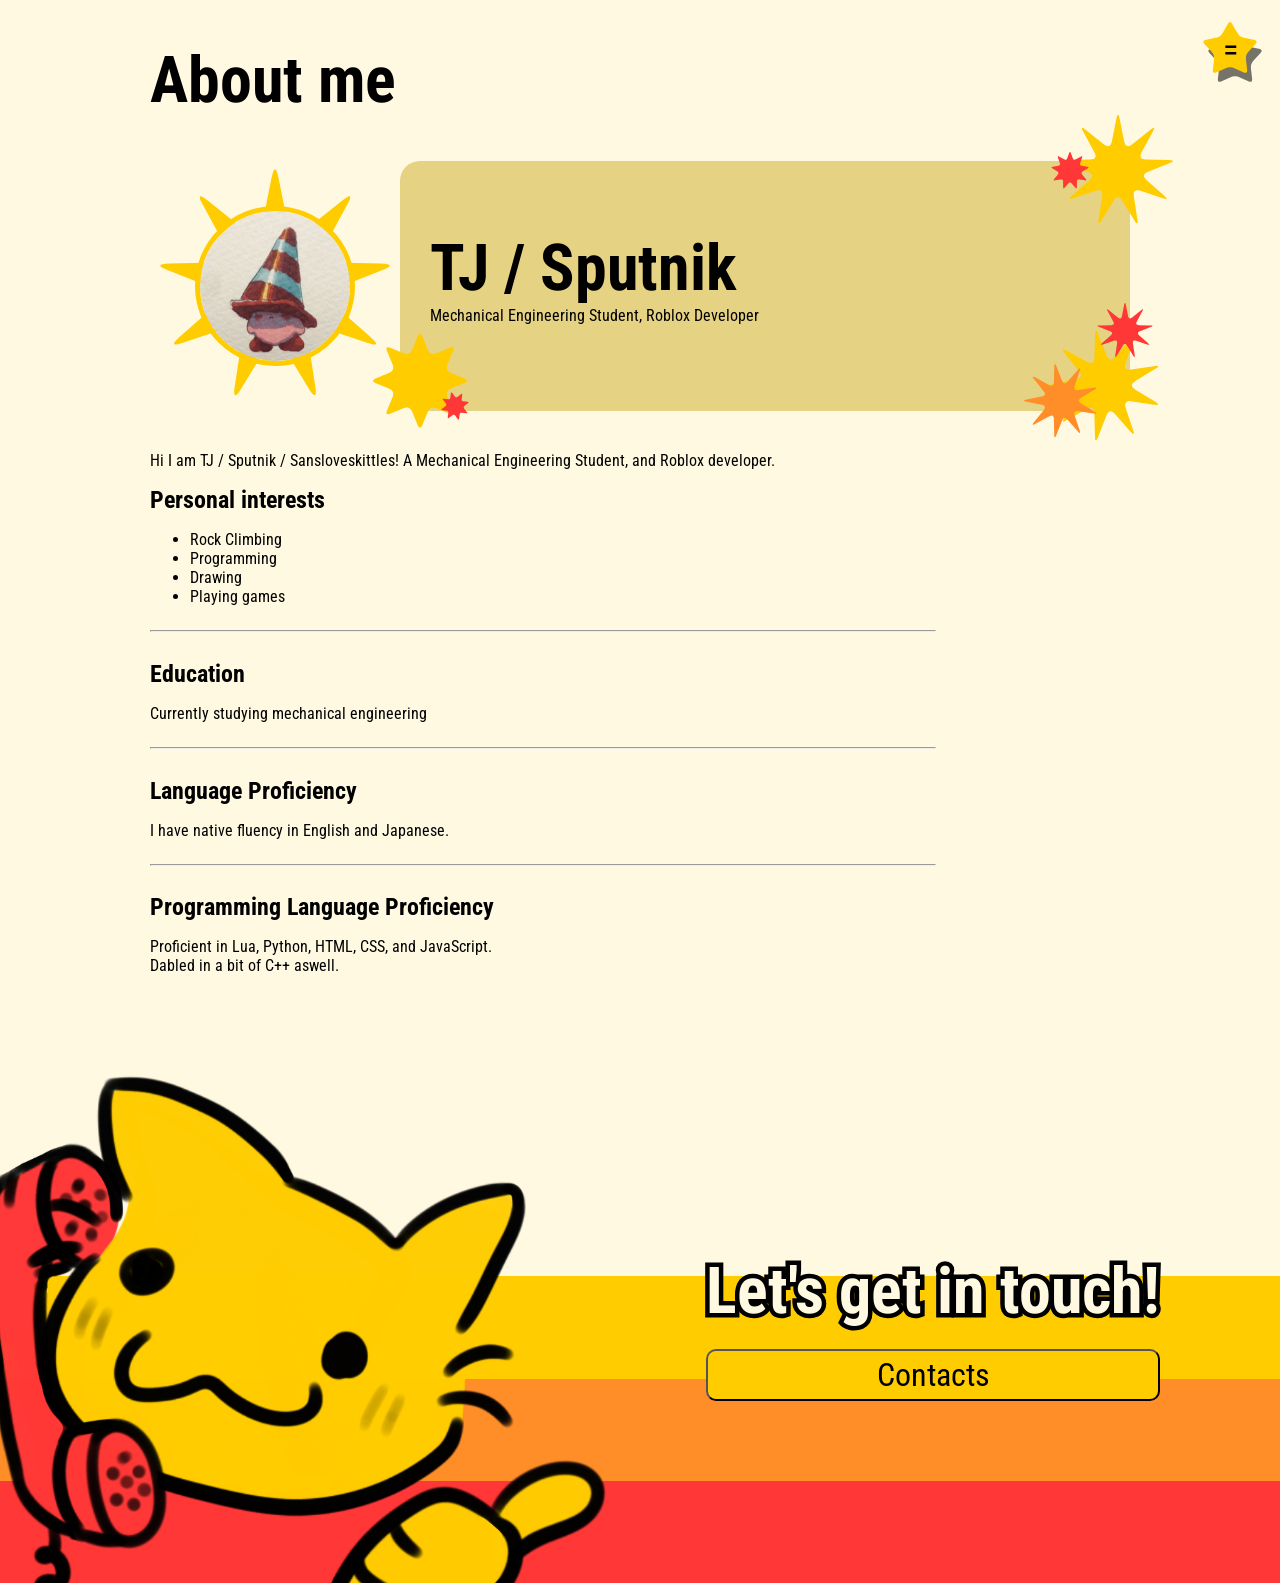
==== HTML/about-me.html @ 229469a2 "Add files via upload" ====
<!DOCTYPE html>

<html>
    <head>
        <link rel="stylesheet" href="/CSS/styles.css">
        <link rel="stylesheet" href="/CSS/about-me-styles.css">
        <meta name="viewport" content="width=device-width, initial-scale=1.0">
    </head>

    <body>
        <div class="wrapper">
            <h1 style="font-size: 4rem;">About me</h1>

            <div class="nameCard" style="display: flex; width: 100%;">
                <div class="pfpZone">
                    <div class="stars sharpPoint9" style="width: 250px; left: 50%; top: 50%; transform: translate(-50%, -50%);"></div>
                    <img class="pfp" src="/Assets/about_me/kirb.jpeg" alt="Profile pic">
                </div>

                <div class="nameTag">
                    <h1 style="margin: 0; font-size: clamp(1rem, 6vw + 1rem,4rem); z-index: 1">TJ / Sputnik</h1>
                    <p style="margin-top: 0; z-index: 1;">Mechanical Engineering Student, Roblox Developer</p>
                    <div class="stars point8" style="width: 100px; left: 0; bottom:0; transform: translate(-30%, 20%);"></div>
                    <div class="stars point8" style="width: 30px; left: 40px; bottom:-10px; rotate: 30deg; background-color: #FF3737;"></div>
                    <div class="stars sharpPoint9" style="width: 120px; right: 0; bottom:0; rotate: 30deg; transform: translate(40%, 10%);"></div>
                    <div class="stars sharpPoint9" style="width: 80px; right: 0; bottom:0; rotate: 30deg; transform: translate(-10px, 40px); background-color: #FF8D28;"></div>
                    <div class="stars sharpPoint9" style="width: 60px; right: 0; bottom:90px; rotate: 0deg; transform: translate(25px, 40px); background-color: #FF3737;"></div>
                    <div class="stars sharpPoint9" style="width: 120px; right: 0; top:0; transform: translate(40%, -50px);"></div>
                    <div class="stars point9" style="width: 40px; right: 0; top:0; transform: translate(-40px, -10px); background-color: #FF3737;"></div>
                </div>
            </div>

            <p style="margin-top: 40px;">Hi I am TJ / Sputnik / Sansloveskittles! A Mechanical Engineering Student, and Roblox developer.</p>

            <h2 style="margin-bottom: 0; margin-top: 0%;">Personal interests</h2>
            <ul>
                <li>Rock Climbing</li>
                <li>Programming</li>
                <li>Drawing</li>
                <li>Playing games</li>
            </ul>
            <hr style="width:80%;text-align:left;margin-left:0;">

            <h2 style="margin-bottom: 0;">Education</h2>
            <p>Currently studying mechanical engineering</p>

            <hr style="width:80%;text-align:left;margin-left:0">

            <h2 style="margin-bottom: 0;">Language Proficiency</h2>
            <p>I have native fluency in English and Japanese.</p>

            <hr style="width:80%;text-align:left;margin-left:0">

            <h2 style="margin-bottom: 0;"> Programming Language Proficiency</h2>
            <p>Proficient in Lua, Python, HTML, CSS, and JavaScript.<br>Dabled in a bit of C++ aswell.</p>

            <!-- <footer class="foot" style="position: relative; padding-bottom: 20px;">
                <h1 style="margin-top: 0px; margin-bottom: 10px;">Index</h1>
                <a href="/HTML/index.html">Home</a>
                <a href="/HTML/work.html">Work</a>
                <a href="/HTML/contacts.html">Contacts</a>

                <div class="stars sharpPoint9" style="width: 120px; left: 0; top:0; rotate: 30deg; transform: translate(-50px, -20px);"></div>
                <div class="stars sharpPoint9" style="width: 80px; left: 0; top:0; rotate: 30deg; transform: translate(-10px, 40px); background-color: #FF8D28;"></div>
                <div class="stars sharpPoint9" style="width: 60px; left: 0; top:0px; rotate: 0deg; transform: translate(50px, -20px); background-color: #FF3737;"></div>
                <div class="stars sharpPoint9" style="width: 120px; right: 0; top:0; transform: translate(40%, -50px);"></div>
                <div class="stars point9" style="width: 40px; right: 0; top:0; transform: translate(-40px, -10px); background-color: #FF3737;"></div>
            </footer> -->
        </div>

        <footer class="foot">
                <div class="footerWrapper">
                    <div class="footerImgWrapper">
                        <img class="timImg calling" src="/Assets/my_work/HitMeUp.png"></img>
                    </div>
                    <div class="footerTextWrapper">
                        <h1 class="footText">Let's get in touch!</h1>
                        <button class="button contacts">Contacts</button>
                    </div>

                    <div class="stripeWrapper">
                        <div class="footerStripe" style="background-color: #FFCC00;"></div>
                        <div class="footerStripe" style="background-color: #FF8D28;"></div>
                        <div class="footerStripe" style="background-color: #ff3737;"></div>
                    </div>
                </div>
                <!-- <div class="stars sharpPoint9" style="width: 120px; left: 0; top:0; rotate: 30deg; transform: translate(-50px, -20px);"></div>
                <div class="stars sharpPoint9" style="width: 80px; left: 0; top:0; rotate: 30deg; transform: translate(-10px, 40px); background-color: #FF8D28;"></div>
                <div class="stars sharpPoint9" style="width: 60px; left: 0; top:0px; rotate: 0deg; transform: translate(50px, -20px); background-color: #FF3737;"></div>
                <div class="stars sharpPoint9" style="width: 120px; right: 0; top:0; transform: translate(40%, -50px);"></div>
                <div class="stars point9" style="width: 40px; right: 0; top:0; transform: translate(-40px, -10px); background-color: #FF3737;"></div> -->
            </footer>

        <!-- Contacts -->
        <div class="contactsWrapper" id="contactLetter">
            <div class="contact-bg"></div>
            <div class="contactPaper">
                <h2 class="contactTitle">Text me!</h2>
                <p class="contactParagraph">
                    The best way to contact me is through Discord
                    or if you prefer, contact me through by email!
                </p>
                <button class="contactButton" id="discordButton" onclick="discordButton()">Copy my Discord</button>
                <button class="contactButton" id="emailButton" onclick="emailButton()">Copy my email</button> 
            </div>
        </div>

        <!-- Menu -->
        <button class="menu-button" id="menuToggle">
            <p style="top: 50%; left: 50%; z-index: 2; font-size: 2rem; margin: 0; position: absolute; transform: translate(-50%, -50%)">=</p>
            <div class="menu-button-border"></div>
            <div class="menu-button-star"></div>
        </button>

        <div class="nav">
            <div class="nav-bg"></div>
            <div class="nav-panel">
                <ul class="nav-list">
                    <div class="nav-wrapper">
                        <li><a href="/index.html" class="nav-item">Home</a></li>
                    </div>
                    <div class="nav-wrapper">
                        <li><a href="/HTML/about-me.html" class="nav-item">About me</a></li>
                    </div>
                    <div class="nav-wrapper">
                        <li><a href="/HTML/work.html" class="nav-item">Work</a></li>
                    </div>
                    <div class="nav-wrapper">
                        <li><a class="nav-item" id="contactButtonMenu" style="cursor: pointer;">Contacts</a></li>
                    </div>
                </ul>
                <div class="nav-stars" style="left: 0; top: 0; transform: translate(-50%,-30%);"></div>
                <div class="nav-stars" style="left: 0; top: 60px; transform: translate(-50%,0%); rotate: 30deg; background-color: #FF8D28; width: 70px;"></div>
                <div class="nav-stars" style="left: 50px; top: 0px; transform: translate(-50%,-30%); rotate: 0deg; background-color: #FF8D28; width: 80px;"></div>
                <div class="nav-stars" style="left: 0px; bottom: 0px; transform: translate(-30%, 50%); rotate: 20deg; background-color: #FF3737; width: 200px; z-index: 3;"></div>
                <div class="nav-stars" style="left: 0px; bottom: 20px; transform: translate(-50%,0%); rotate: 30deg; width: 140px;"></div>
                <div class="nav-stars" style="left: 100px; bottom: 0px; transform: translate(-50%,40%); rotate: 0deg; background-color: #FF8D28; width: 110px;"></div>
                <div class="nav-stars" style="right: 0px; bottom: 0px; transform: translate(50%, 20%); rotate: 20deg; width: 200px; z-index: 3;"></div>
                <div class="nav-stars" style="right: 0px; bottom: 70px; transform: translate(40%, 0%); rotate: 0deg; background-color: #FF8D28; width: 100px;"></div>
                <div class="nav-stars" style="right: 110px; bottom: 0px; transform: translate(40%, 40%); rotate: 0deg; background-color: #FF3737; width: 70px;"></div>
                <div class="nav-stars" style="right: 0px; top: 0px; transform: translate(40%, -30%); rotate: 0deg; background-color: #FF8D28; width: 200px; z-index: 2;"></div>
                <div class="nav-stars" style="right: 0px; top: 60px; transform: translate(40%, 0%); rotate: 0deg; background-color: #FF3737; width: 100px;"></div>
                <div class="nav-stars" style="right: 50px; top: 0px; transform: translate(0%, -30%); rotate: 0deg; width: 100px;"></div>
            </div>
        </div> 

        <!-- Packages -->
        <script src="https://cdn.jsdelivr.net/npm/gsap@3.15/dist/gsap.min.js"></script>

        <!-- scripts -->
        <script src="/JAVASCRIPT/global_animations.js"></script>
    </body>
</html>
---- CSS/styles.css ----
@import url("view-transition.css");

@font-face {
    font-family: "Roboto Condensed";
    src: url(/Assets/fonts/RobotoCondensed-VariableFont_wght.ttf);
}

@font-face {
    font-family: "Rowdies";
    src: url(/Assets/fonts/Rowdies-Regular.ttf);
}

@font-face {
    font-family: "Dafoe";
    src: url(/Assets/fonts/MrDafoe-Regular.ttf);
}

@view-transition {
    navigation: auto;
}

::view-transition-group(root) {
    animation-duration: 1s;
}


h1 {
    font-family: "Roboto Condensed";
    font-size: 3rem;
}

h2 {
    font-family: "Roboto Condensed";
}

ul {
    font-family: "Roboto Condensed";
}

li {
    font-family: "Roboto Condensed";
}

p {
    font-family: "Roboto Condensed";
}

a {
    font-family: "Roboto Condensed";
    color:black;
}

/* html {
    width: 100%;
    max-width: 100%;
    font-size: 100%;
} */

html {
    scroll-behavior: smooth;
}

body {
    box-sizing: border-box;
    background-color: #FFF9E2;
    margin: 0%;
}

footer {
    /* display: flex;
    padding-top: 3px;
    padding-bottom: 3px;
    justify-content: space-between; */
    flex-basis: content;
}

.stars {
    position: absolute;
    width: 50px;
    aspect-ratio: 1;
    background-color: #FFCC00;
    transform-origin: center;
    /*transform: translate(-50%, -50%);*/
}

.stars.point5 {
    clip-path: polygon(46.1% 6.9%, 47.1% 5.4%, 48.1% 4.3%, 49.0% 3.7%, 50.0% 3.4%, 51.0% 3.7%, 51.9% 4.3%, 52.9% 5.4%, 53.9% 6.9%, 62.0% 21.3%, 63.0% 22.9%, 64.2% 24.4%, 65.4% 25.7%, 66.8% 26.8%, 68.4% 27.8%, 70.0% 28.6%, 71.8% 29.2%, 73.6% 29.7%, 89.8% 33.0%, 91.5% 33.4%, 92.9% 34.0%, 93.8% 34.8%, 94.3% 35.6%, 94.4% 36.6%, 94.1% 37.7%, 93.3% 39.0%, 92.2% 40.4%, 81.0% 52.5%, 79.8% 54.0%, 78.7% 55.6%, 77.9% 57.2%, 77.2% 58.9%, 76.8% 60.6%, 76.5% 62.4%, 76.5% 64.3%, 76.6% 66.2%, 78.5% 82.6%, 78.6% 84.4%, 78.4% 85.8%, 78.0% 86.9%, 77.4% 87.7%, 76.4% 88.1%, 75.3% 88.1%, 73.9% 87.8%, 72.2% 87.2%, 57.2% 80.3%, 55.4% 79.6%, 53.6% 79.1%, 51.8% 78.8%, 50.0% 78.6%, 48.2% 78.8%, 46.4% 79.1%, 44.6% 79.6%, 42.8% 80.3%, 27.8% 87.2%, 26.1% 87.8%, 24.7% 88.1%, 23.6% 88.1%, 22.6% 87.7%, 22.0% 86.9%, 21.6% 85.8%, 21.4% 84.4%, 21.5% 82.6%, 23.4% 66.2%, 23.5% 64.3%, 23.5% 62.4%, 23.2% 60.6%, 22.8% 58.9%, 22.1% 57.2%, 21.3% 55.6%, 20.2% 54.0%, 19.0% 52.5%, 7.8% 40.4%, 6.7% 39.0%, 5.9% 37.7%, 5.6% 36.6%, 5.7% 35.6%, 6.2% 34.8%, 7.1% 34.0%, 8.5% 33.4%, 10.2% 33.0%, 26.4% 29.7%, 28.2% 29.2%, 30.0% 28.6%, 31.6% 27.8%, 33.2% 26.8%, 34.6% 25.7%, 35.8% 24.4%, 37.0% 22.9%, 38.0% 21.3%);
}

.stars.point6 {
    clip-path: polygon(46.7% 6.5%, 47.5% 5.1%, 48.3% 4.1%, 49.2% 3.5%, 50.0% 3.3%, 50.8% 3.5%, 51.7% 4.1%, 52.5% 5.1%, 53.3% 6.5%, 60.2% 20.1%, 61.1% 21.6%, 62.1% 22.9%, 63.2% 24.0%, 64.5% 24.9%, 65.9% 25.5%, 67.4% 26.0%, 69.0% 26.2%, 70.8% 26.2%, 86.0% 25.4%, 87.6% 25.4%, 88.9% 25.6%, 89.9% 26.0%, 90.5% 26.6%, 90.7% 27.4%, 90.6% 28.5%, 90.1% 29.7%, 89.3% 31.1%, 81.0% 43.9%, 80.1% 45.4%, 79.5% 46.9%, 79.1% 48.5%, 79.0% 50.0%, 79.1% 51.5%, 79.5% 53.1%, 80.1% 54.6%, 81.0% 56.1%, 89.3% 68.9%, 90.1% 70.3%, 90.6% 71.5%, 90.7% 72.6%, 90.5% 73.4%, 89.9% 74.0%, 88.9% 74.4%, 87.6% 74.6%, 86.0% 74.6%, 70.8% 73.8%, 69.0% 73.8%, 67.4% 74.0%, 65.9% 74.5%, 64.5% 75.1%, 63.2% 76.0%, 62.1% 77.1%, 61.1% 78.4%, 60.2% 79.9%, 53.3% 93.5%, 52.5% 94.9%, 51.7% 95.9%, 50.8% 96.5%, 50.0% 96.7%, 49.2% 96.5%, 48.3% 95.9%, 47.5% 94.9%, 46.7% 93.5%, 39.8% 79.9%, 38.9% 78.4%, 37.9% 77.1%, 36.8% 76.0%, 35.5% 75.1%, 34.1% 74.5%, 32.6% 74.0%, 31.0% 73.8%, 29.2% 73.8%, 14.0% 74.6%, 12.4% 74.6%, 11.1% 74.4%, 10.1% 74.0%, 9.5% 73.4%, 9.3% 72.6%, 9.4% 71.5%, 9.9% 70.3%, 10.7% 68.9%, 19.0% 56.1%, 19.9% 54.6%, 20.5% 53.1%, 20.9% 51.5%, 21.0% 50.0%, 20.9% 48.5%, 20.5% 46.9%, 19.9% 45.4%, 19.0% 43.9%, 10.7% 31.1%, 9.9% 29.7%, 9.4% 28.5%, 9.3% 27.4%, 9.5% 26.6%, 10.1% 26.0%, 11.1% 25.6%, 12.4% 25.4%, 14.0% 25.4%, 29.2% 26.2%, 31.0% 26.2%, 32.6% 26.0%, 34.1% 25.5%, 35.5% 24.9%, 36.8% 24.0%, 37.9% 22.9%, 38.9% 21.6%, 39.8% 20.1%);
}

.stars.point7 {
    clip-path: polygon(47.1% 6.3%, 47.8% 4.9%, 48.6% 3.9%, 49.3% 3.3%, 50.0% 3.1%, 50.7% 3.3%, 51.4% 3.9%, 52.2% 4.9%, 52.9% 6.3%, 58.8% 19.4%, 59.6% 20.8%, 60.5% 22.0%, 61.5% 23.0%, 62.7% 23.7%, 63.9% 24.1%, 65.3% 24.3%, 66.8% 24.3%, 68.4% 24.0%, 82.4% 20.5%, 83.9% 20.2%, 85.1% 20.2%, 86.0% 20.3%, 86.6% 20.8%, 86.9% 21.5%, 86.9% 22.4%, 86.6% 23.6%, 86.0% 25.0%, 79.5% 37.8%, 78.8% 39.3%, 78.4% 40.8%, 78.3% 42.2%, 78.5% 43.5%, 78.9% 44.8%, 79.6% 46.0%, 80.6% 47.1%, 81.8% 48.2%, 93.3% 56.9%, 94.4% 57.9%, 95.2% 58.9%, 95.6% 59.7%, 95.7% 60.4%, 95.3% 61.1%, 94.6% 61.7%, 93.5% 62.1%, 92.0% 62.5%, 77.9% 65.4%, 76.3% 65.9%, 74.9% 66.5%, 73.8% 67.3%, 72.8% 68.2%, 72.1% 69.3%, 71.6% 70.6%, 71.3% 72.1%, 71.3% 73.7%, 71.6% 88.1%, 71.5% 89.7%, 71.3% 90.9%, 70.9% 91.7%, 70.3% 92.2%, 69.6% 92.3%, 68.7% 92.1%, 67.6% 91.6%, 66.4% 90.6%, 55.3% 81.4%, 54.0% 80.5%, 52.7% 79.8%, 51.3% 79.3%, 50.0% 79.2%, 48.7% 79.3%, 47.3% 79.8%, 46.0% 80.5%, 44.7% 81.4%, 33.6% 90.6%, 32.4% 91.6%, 31.3% 92.1%, 30.4% 92.3%, 29.7% 92.2%, 29.1% 91.7%, 28.7% 90.9%, 28.5% 89.7%, 28.4% 88.1%, 28.7% 73.7%, 28.7% 72.1%, 28.4% 70.6%, 27.9% 69.3%, 27.2% 68.2%, 26.2% 67.3%, 25.1% 66.5%, 23.7% 65.9%, 22.1% 65.4%, 8.0% 62.5%, 6.5% 62.1%, 5.4% 61.7%, 4.7% 61.1%, 4.3% 60.4%, 4.4% 59.7%, 4.8% 58.9%, 5.6% 57.9%, 6.7% 56.9%, 18.2% 48.2%, 19.4% 47.1%, 20.4% 46.0%, 21.1% 44.8%, 21.5% 43.5%, 21.7% 42.2%, 21.6% 40.8%, 21.2% 39.3%, 20.5% 37.8%, 14.0% 25.0%, 13.4% 23.6%, 13.1% 22.4%, 13.1% 21.5%, 13.4% 20.8%, 14.0% 20.3%, 14.9% 20.2%, 16.1% 20.2%, 17.6% 20.5%, 31.6% 24.0%, 33.2% 24.3%, 34.7% 24.3%, 36.1% 24.1%, 37.3% 23.7%, 38.5% 23.0%, 39.5% 22.0%, 40.4% 20.8%, 41.2% 19.4%);
}

.stars.point8 {
    clip-path: polygon(47.5% 6.1%, 48.1% 4.8%, 48.7% 3.8%, 49.4% 3.3%, 50.0% 3.1%, 50.6% 3.3%, 51.3% 3.8%, 51.9% 4.8%, 52.5% 6.1%, 57.8% 18.9%, 58.5% 20.3%, 59.3% 21.4%, 60.2% 22.3%, 61.2% 22.9%, 62.4% 23.2%, 63.6% 23.2%, 65.0% 23.0%, 66.5% 22.5%, 79.2% 17.2%, 80.6% 16.7%, 81.7% 16.5%, 82.6% 16.5%, 83.2% 16.8%, 83.5% 17.4%, 83.5% 18.3%, 83.3% 19.4%, 82.8% 20.8%, 77.5% 33.5%, 77.0% 35.0%, 76.8% 36.4%, 76.8% 37.6%, 77.1% 38.8%, 77.7% 39.8%, 78.6% 40.7%, 79.7% 41.5%, 81.1% 42.2%, 93.9% 47.5%, 95.2% 48.1%, 96.2% 48.7%, 96.7% 49.4%, 96.9% 50.0%, 96.7% 50.6%, 96.2% 51.3%, 95.2% 51.9%, 93.9% 52.5%, 81.1% 57.8%, 79.7% 58.5%, 78.6% 59.3%, 77.7% 60.2%, 77.1% 61.2%, 76.8% 62.4%, 76.8% 63.6%, 77.0% 65.0%, 77.5% 66.5%, 82.8% 79.2%, 83.3% 80.6%, 83.5% 81.7%, 83.5% 82.6%, 83.2% 83.2%, 82.6% 83.5%, 81.7% 83.5%, 80.6% 83.3%, 79.2% 82.8%, 66.5% 77.5%, 65.0% 77.0%, 63.6% 76.8%, 62.4% 76.8%, 61.2% 77.1%, 60.2% 77.7%, 59.3% 78.6%, 58.5% 79.7%, 57.8% 81.1%, 52.5% 93.9%, 51.9% 95.2%, 51.3% 96.2%, 50.6% 96.7%, 50.0% 96.9%, 49.4% 96.7%, 48.7% 96.2%, 48.1% 95.2%, 47.5% 93.9%, 42.2% 81.1%, 41.5% 79.7%, 40.7% 78.6%, 39.8% 77.7%, 38.8% 77.1%, 37.6% 76.8%, 36.4% 76.8%, 35.0% 77.0%, 33.5% 77.5%, 20.8% 82.8%, 19.4% 83.3%, 18.3% 83.5%, 17.4% 83.5%, 16.8% 83.2%, 16.5% 82.6%, 16.5% 81.7%, 16.7% 80.6%, 17.2% 79.2%, 22.5% 66.5%, 23.0% 65.0%, 23.2% 63.6%, 23.2% 62.4%, 22.9% 61.2%, 22.3% 60.2%, 21.4% 59.3%, 20.3% 58.5%, 18.9% 57.8%, 6.1% 52.5%, 4.8% 51.9%, 3.8% 51.3%, 3.3% 50.6%, 3.1% 50.0%, 3.3% 49.4%, 3.8% 48.7%, 4.8% 48.1%, 6.1% 47.5%, 18.9% 42.2%, 20.3% 41.5%, 21.4% 40.7%, 22.3% 39.8%, 22.9% 38.8%, 23.2% 37.6%, 23.2% 36.4%, 23.0% 35.0%, 22.5% 33.5%, 17.2% 20.8%, 16.7% 19.4%, 16.5% 18.3%, 16.5% 17.4%, 16.8% 16.8%, 17.4% 16.5%, 18.3% 16.5%, 19.4% 16.7%, 20.8% 17.2%, 33.5% 22.5%, 35.0% 23.0%, 36.4% 23.2%, 37.6% 23.2%, 38.8% 22.9%, 39.8% 22.3%, 40.7% 21.4%, 41.5% 20.3%, 42.2% 18.9%);
}

.stars.point9 {
    clip-path: polygon(47.7% 6.0%, 48.3% 4.7%, 48.9% 3.8%, 49.4% 3.2%, 50.0% 3.0%, 50.6% 3.2%, 51.1% 3.8%, 51.7% 4.7%, 52.3% 6.0%, 57.0% 18.6%, 57.6% 20.0%, 58.3% 21.0%, 59.1% 21.8%, 60.1% 22.3%, 61.1% 22.5%, 62.2% 22.5%, 63.5% 22.1%, 64.8% 21.5%, 76.5% 14.9%, 77.8% 14.2%, 78.8% 13.9%, 79.6% 13.8%, 80.2% 14.0%, 80.5% 14.5%, 80.6% 15.3%, 80.4% 16.4%, 80.0% 17.8%, 75.5% 30.4%, 75.1% 31.9%, 75.0% 33.2%, 75.1% 34.3%, 75.5% 35.3%, 76.2% 36.1%, 77.1% 36.8%, 78.3% 37.3%, 79.7% 37.7%, 92.9% 40.1%, 94.3% 40.5%, 95.3% 40.9%, 96.0% 41.3%, 96.3% 41.8%, 96.2% 42.4%, 95.7% 43.1%, 94.9% 43.8%, 93.7% 44.6%, 82.1% 51.4%, 80.9% 52.3%, 80.0% 53.2%, 79.3% 54.1%, 79.0% 55.1%, 79.0% 56.2%, 79.2% 57.3%, 79.8% 58.4%, 80.7% 59.7%, 89.2% 70.0%, 90.1% 71.2%, 90.6% 72.1%, 90.8% 72.9%, 90.7% 73.5%, 90.2% 73.9%, 89.5% 74.1%, 88.4% 74.1%, 86.9% 73.9%, 73.7% 71.7%, 72.2% 71.6%, 70.9% 71.7%, 69.8% 72.0%, 68.9% 72.6%, 68.2% 73.3%, 67.7% 74.4%, 67.4% 75.6%, 67.3% 77.1%, 67.2% 90.5%, 67.1% 92.0%, 66.9% 93.1%, 66.5% 93.8%, 66.1% 94.1%, 65.5% 94.2%, 64.7% 93.8%, 63.9% 93.1%, 62.9% 92.1%, 54.2% 81.9%, 53.1% 80.8%, 52.1% 80.1%, 51.0% 79.6%, 50.0% 79.4%, 49.0% 79.6%, 47.9% 80.1%, 46.9% 80.8%, 45.8% 81.9%, 37.1% 92.1%, 36.1% 93.1%, 35.3% 93.8%, 34.5% 94.2%, 33.9% 94.1%, 33.5% 93.8%, 33.1% 93.1%, 32.9% 92.0%, 32.8% 90.5%, 32.7% 77.1%, 32.6% 75.6%, 32.3% 74.4%, 31.8% 73.3%, 31.1% 72.6%, 30.2% 72.0%, 29.1% 71.7%, 27.8% 71.6%, 26.3% 71.7%, 13.1% 73.9%, 11.6% 74.1%, 10.5% 74.1%, 9.8% 73.9%, 9.3% 73.5%, 9.2% 72.9%, 9.4% 72.1%, 9.9% 71.2%, 10.8% 70.0%, 19.3% 59.7%, 20.2% 58.4%, 20.8% 57.3%, 21.0% 56.2%, 21.0% 55.1%, 20.7% 54.1%, 20.0% 53.2%, 19.1% 52.3%, 17.9% 51.4%, 6.3% 44.6%, 5.1% 43.8%, 4.3% 43.1%, 3.8% 42.4%, 3.7% 41.8%, 4.0% 41.3%, 4.7% 40.9%, 5.7% 40.5%, 7.1% 40.1%, 20.3% 37.7%, 21.7% 37.3%, 22.9% 36.8%, 23.8% 36.1%, 24.5% 35.3%, 24.9% 34.3%, 25.0% 33.2%, 24.9% 31.9%, 24.5% 30.4%, 20.0% 17.8%, 19.6% 16.4%, 19.4% 15.3%, 19.5% 14.5%, 19.8% 14.0%, 20.4% 13.8%, 21.2% 13.9%, 22.2% 14.2%, 23.5% 14.9%, 35.2% 21.5%, 36.5% 22.1%, 37.8% 22.5%, 38.9% 22.5%, 39.9% 22.3%, 40.9% 21.8%, 41.7% 21.0%, 42.4% 20.0%, 43.0% 18.6%);
}

.stars.sharpPoint9 {
    clip-path: polygon(48.6% 6.8%, 49.0% 5.3%, 49.3% 4.2%, 49.7% 3.6%, 50.0% 3.4%, 50.3% 3.6%, 50.7% 4.2%, 51.0% 5.3%, 51.4% 6.8%, 55.1% 25.4%, 55.5% 26.9%, 56.1% 28.1%, 56.7% 28.9%, 57.5% 29.4%, 58.4% 29.5%, 59.4% 29.3%, 60.6% 28.8%, 61.9% 27.9%, 76.8% 16.0%, 78.0% 15.1%, 78.9% 14.5%, 79.6% 14.2%, 80.0% 14.3%, 80.1% 14.7%, 80.0% 15.4%, 79.5% 16.4%, 78.8% 17.7%, 69.7% 34.5%, 69.1% 35.9%, 68.7% 37.1%, 68.7% 38.2%, 69.0% 39.0%, 69.6% 39.7%, 70.5% 40.2%, 71.8% 40.5%, 73.3% 40.7%, 92.4% 41.1%, 93.9% 41.2%, 95.0% 41.4%, 95.6% 41.6%, 95.9% 41.9%, 95.8% 42.3%, 95.2% 42.7%, 94.2% 43.2%, 92.8% 43.8%, 75.1% 50.8%, 73.7% 51.4%, 72.6% 52.2%, 71.9% 53.0%, 71.6% 53.8%, 71.6% 54.7%, 72.0% 55.7%, 72.8% 56.7%, 73.9% 57.9%, 88.1% 70.4%, 89.2% 71.5%, 90.0% 72.3%, 90.4% 72.9%, 90.4% 73.3%, 90.0% 73.5%, 89.3% 73.5%, 88.2% 73.2%, 86.8% 72.8%, 68.7% 66.7%, 67.2% 66.3%, 65.9% 66.2%, 64.9% 66.4%, 64.1% 66.8%, 63.5% 67.5%, 63.2% 68.5%, 63.1% 69.8%, 63.2% 71.4%, 66.1% 90.2%, 66.3% 91.7%, 66.3% 92.8%, 66.2% 93.5%, 65.9% 93.8%, 65.6% 93.7%, 65.0% 93.3%, 64.3% 92.4%, 63.5% 91.1%, 53.6% 74.9%, 52.7% 73.6%, 51.8% 72.7%, 50.9% 72.1%, 50.0% 71.9%, 49.1% 72.1%, 48.2% 72.7%, 47.3% 73.6%, 46.4% 74.9%, 36.5% 91.1%, 35.7% 92.4%, 35.0% 93.3%, 34.4% 93.7%, 34.1% 93.8%, 33.8% 93.5%, 33.7% 92.8%, 33.7% 91.7%, 33.9% 90.2%, 36.8% 71.4%, 36.9% 69.8%, 36.8% 68.5%, 36.5% 67.5%, 35.9% 66.8%, 35.1% 66.4%, 34.1% 66.2%, 32.8% 66.3%, 31.3% 66.7%, 13.2% 72.8%, 11.8% 73.2%, 10.7% 73.5%, 10.0% 73.5%, 9.6% 73.3%, 9.6% 72.9%, 10.0% 72.3%, 10.8% 71.5%, 11.9% 70.4%, 26.1% 57.9%, 27.2% 56.7%, 28.0% 55.7%, 28.4% 54.7%, 28.4% 53.8%, 28.1% 53.0%, 27.4% 52.2%, 26.3% 51.4%, 24.9% 50.8%, 7.2% 43.8%, 5.8% 43.2%, 4.8% 42.7%, 4.2% 42.3%, 4.1% 41.9%, 4.4% 41.6%, 5.0% 41.4%, 6.1% 41.2%, 7.6% 41.1%, 26.7% 40.7%, 28.2% 40.5%, 29.5% 40.2%, 30.4% 39.7%, 31.0% 39.0%, 31.3% 38.2%, 31.3% 37.1%, 30.9% 35.9%, 30.3% 34.5%, 21.2% 17.7%, 20.5% 16.4%, 20.0% 15.4%, 19.9% 14.7%, 20.0% 14.3%, 20.4% 14.2%, 21.1% 14.5%, 22.0% 15.1%, 23.2% 16.0%, 38.1% 27.9%, 39.4% 28.8%, 40.6% 29.3%, 41.6% 29.5%, 42.5% 29.4%, 43.3% 28.9%, 43.9% 28.1%, 44.5% 26.9%, 44.9% 25.4%);
}

.menu-button {
    position: fixed;

    width: 60px;
    aspect-ratio: 1;
    top: 20px;
    right: 20px;

    background-color: rgba(0, 0, 0, 0);
    border: rgba(0, 0, 0, 0);
    z-index: 201;
    cursor: pointer;
}

.menu-button-border {
    background-color: rgba(0, 0, 0, 0.539);
    top: 9px;
    left: 5px;
    position: absolute;
    width: 100%;
    aspect-ratio: 1;
    z-index: 1;
    clip-path: polygon(46.1% 6.9%, 47.1% 5.4%, 48.1% 4.3%, 49.0% 3.7%, 50.0% 3.4%, 51.0% 3.7%, 51.9% 4.3%, 52.9% 5.4%, 53.9% 6.9%, 62.0% 21.3%, 63.0% 22.9%, 64.2% 24.4%, 65.4% 25.7%, 66.8% 26.8%, 68.4% 27.8%, 70.0% 28.6%, 71.8% 29.2%, 73.6% 29.7%, 89.8% 33.0%, 91.5% 33.4%, 92.9% 34.0%, 93.8% 34.8%, 94.3% 35.6%, 94.4% 36.6%, 94.1% 37.7%, 93.3% 39.0%, 92.2% 40.4%, 81.0% 52.5%, 79.8% 54.0%, 78.7% 55.6%, 77.9% 57.2%, 77.2% 58.9%, 76.8% 60.6%, 76.5% 62.4%, 76.5% 64.3%, 76.6% 66.2%, 78.5% 82.6%, 78.6% 84.4%, 78.4% 85.8%, 78.0% 86.9%, 77.4% 87.7%, 76.4% 88.1%, 75.3% 88.1%, 73.9% 87.8%, 72.2% 87.2%, 57.2% 80.3%, 55.4% 79.6%, 53.6% 79.1%, 51.8% 78.8%, 50.0% 78.6%, 48.2% 78.8%, 46.4% 79.1%, 44.6% 79.6%, 42.8% 80.3%, 27.8% 87.2%, 26.1% 87.8%, 24.7% 88.1%, 23.6% 88.1%, 22.6% 87.7%, 22.0% 86.9%, 21.6% 85.8%, 21.4% 84.4%, 21.5% 82.6%, 23.4% 66.2%, 23.5% 64.3%, 23.5% 62.4%, 23.2% 60.6%, 22.8% 58.9%, 22.1% 57.2%, 21.3% 55.6%, 20.2% 54.0%, 19.0% 52.5%, 7.8% 40.4%, 6.7% 39.0%, 5.9% 37.7%, 5.6% 36.6%, 5.7% 35.6%, 6.2% 34.8%, 7.1% 34.0%, 8.5% 33.4%, 10.2% 33.0%, 26.4% 29.7%, 28.2% 29.2%, 30.0% 28.6%, 31.6% 27.8%, 33.2% 26.8%, 34.6% 25.7%, 35.8% 24.4%, 37.0% 22.9%, 38.0% 21.3%);
}

.menu-button-star {
    background-color: #FFCC00;
    top: 0;
    left: 0;
    position: absolute;
    width: 100%;
    aspect-ratio: 1;
    z-index: 1;
    clip-path: polygon(46.1% 6.9%, 47.1% 5.4%, 48.1% 4.3%, 49.0% 3.7%, 50.0% 3.4%, 51.0% 3.7%, 51.9% 4.3%, 52.9% 5.4%, 53.9% 6.9%, 62.0% 21.3%, 63.0% 22.9%, 64.2% 24.4%, 65.4% 25.7%, 66.8% 26.8%, 68.4% 27.8%, 70.0% 28.6%, 71.8% 29.2%, 73.6% 29.7%, 89.8% 33.0%, 91.5% 33.4%, 92.9% 34.0%, 93.8% 34.8%, 94.3% 35.6%, 94.4% 36.6%, 94.1% 37.7%, 93.3% 39.0%, 92.2% 40.4%, 81.0% 52.5%, 79.8% 54.0%, 78.7% 55.6%, 77.9% 57.2%, 77.2% 58.9%, 76.8% 60.6%, 76.5% 62.4%, 76.5% 64.3%, 76.6% 66.2%, 78.5% 82.6%, 78.6% 84.4%, 78.4% 85.8%, 78.0% 86.9%, 77.4% 87.7%, 76.4% 88.1%, 75.3% 88.1%, 73.9% 87.8%, 72.2% 87.2%, 57.2% 80.3%, 55.4% 79.6%, 53.6% 79.1%, 51.8% 78.8%, 50.0% 78.6%, 48.2% 78.8%, 46.4% 79.1%, 44.6% 79.6%, 42.8% 80.3%, 27.8% 87.2%, 26.1% 87.8%, 24.7% 88.1%, 23.6% 88.1%, 22.6% 87.7%, 22.0% 86.9%, 21.6% 85.8%, 21.4% 84.4%, 21.5% 82.6%, 23.4% 66.2%, 23.5% 64.3%, 23.5% 62.4%, 23.2% 60.6%, 22.8% 58.9%, 22.1% 57.2%, 21.3% 55.6%, 20.2% 54.0%, 19.0% 52.5%, 7.8% 40.4%, 6.7% 39.0%, 5.9% 37.7%, 5.6% 36.6%, 5.7% 35.6%, 6.2% 34.8%, 7.1% 34.0%, 8.5% 33.4%, 10.2% 33.0%, 26.4% 29.7%, 28.2% 29.2%, 30.0% 28.6%, 31.6% 27.8%, 33.2% 26.8%, 34.6% 25.7%, 35.8% 24.4%, 37.0% 22.9%, 38.0% 21.3%);
}

.nav {
    position: fixed;
    inset: 0;
    width: 100%;
    height: 100%;
    z-index: 200;
}

.nav-panel {
    display: flex;
    box-sizing: border-box;
    flex-direction: column;
    align-content: center;
    justify-content: center;
    align-items: stretch;
    position: fixed;
    top: 0;
    right: 0;

    padding-left: 80px;
    max-width: 600px;
    min-width: 25rem;
    height: 100%;
    background-color: #F1D592;
}

.nav-list {
    list-style-type: none;
    display: block;
    margin: 0;
    padding: 0;
    width: 100%;
}

.nav-wrapper {
    overflow: hidden;
    padding-top: 10px;
    padding-bottom: 10px;
}

.nav-item {
    display: block;
    padding: 5px 0;
    text-decoration: none;
    color: #555555;
    font-family: "Rowdies";
    font-weight: 600;
    font-size: clamp(1.8rem, 1.8rem + 4vw, 3rem);
    transform-origin: left top;
}

.nav-stars {
    position: absolute;
    background-color: #FFCC00;
    width: 120px;
    aspect-ratio: 1;
    clip-path: polygon(48.6% 6.8%, 49.0% 5.3%, 49.3% 4.2%, 49.7% 3.6%, 50.0% 3.4%, 50.3% 3.6%, 50.7% 4.2%, 51.0% 5.3%, 51.4% 6.8%, 55.1% 25.4%, 55.5% 26.9%, 56.1% 28.1%, 56.7% 28.9%, 57.5% 29.4%, 58.4% 29.5%, 59.4% 29.3%, 60.6% 28.8%, 61.9% 27.9%, 76.8% 16.0%, 78.0% 15.1%, 78.9% 14.5%, 79.6% 14.2%, 80.0% 14.3%, 80.1% 14.7%, 80.0% 15.4%, 79.5% 16.4%, 78.8% 17.7%, 69.7% 34.5%, 69.1% 35.9%, 68.7% 37.1%, 68.7% 38.2%, 69.0% 39.0%, 69.6% 39.7%, 70.5% 40.2%, 71.8% 40.5%, 73.3% 40.7%, 92.4% 41.1%, 93.9% 41.2%, 95.0% 41.4%, 95.6% 41.6%, 95.9% 41.9%, 95.8% 42.3%, 95.2% 42.7%, 94.2% 43.2%, 92.8% 43.8%, 75.1% 50.8%, 73.7% 51.4%, 72.6% 52.2%, 71.9% 53.0%, 71.6% 53.8%, 71.6% 54.7%, 72.0% 55.7%, 72.8% 56.7%, 73.9% 57.9%, 88.1% 70.4%, 89.2% 71.5%, 90.0% 72.3%, 90.4% 72.9%, 90.4% 73.3%, 90.0% 73.5%, 89.3% 73.5%, 88.2% 73.2%, 86.8% 72.8%, 68.7% 66.7%, 67.2% 66.3%, 65.9% 66.2%, 64.9% 66.4%, 64.1% 66.8%, 63.5% 67.5%, 63.2% 68.5%, 63.1% 69.8%, 63.2% 71.4%, 66.1% 90.2%, 66.3% 91.7%, 66.3% 92.8%, 66.2% 93.5%, 65.9% 93.8%, 65.6% 93.7%, 65.0% 93.3%, 64.3% 92.4%, 63.5% 91.1%, 53.6% 74.9%, 52.7% 73.6%, 51.8% 72.7%, 50.9% 72.1%, 50.0% 71.9%, 49.1% 72.1%, 48.2% 72.7%, 47.3% 73.6%, 46.4% 74.9%, 36.5% 91.1%, 35.7% 92.4%, 35.0% 93.3%, 34.4% 93.7%, 34.1% 93.8%, 33.8% 93.5%, 33.7% 92.8%, 33.7% 91.7%, 33.9% 90.2%, 36.8% 71.4%, 36.9% 69.8%, 36.8% 68.5%, 36.5% 67.5%, 35.9% 66.8%, 35.1% 66.4%, 34.1% 66.2%, 32.8% 66.3%, 31.3% 66.7%, 13.2% 72.8%, 11.8% 73.2%, 10.7% 73.5%, 10.0% 73.5%, 9.6% 73.3%, 9.6% 72.9%, 10.0% 72.3%, 10.8% 71.5%, 11.9% 70.4%, 26.1% 57.9%, 27.2% 56.7%, 28.0% 55.7%, 28.4% 54.7%, 28.4% 53.8%, 28.1% 53.0%, 27.4% 52.2%, 26.3% 51.4%, 24.9% 50.8%, 7.2% 43.8%, 5.8% 43.2%, 4.8% 42.7%, 4.2% 42.3%, 4.1% 41.9%, 4.4% 41.6%, 5.0% 41.4%, 6.1% 41.2%, 7.6% 41.1%, 26.7% 40.7%, 28.2% 40.5%, 29.5% 40.2%, 30.4% 39.7%, 31.0% 39.0%, 31.3% 38.2%, 31.3% 37.1%, 30.9% 35.9%, 30.3% 34.5%, 21.2% 17.7%, 20.5% 16.4%, 20.0% 15.4%, 19.9% 14.7%, 20.0% 14.3%, 20.4% 14.2%, 21.1% 14.5%, 22.0% 15.1%, 23.2% 16.0%, 38.1% 27.9%, 39.4% 28.8%, 40.6% 29.3%, 41.6% 29.5%, 42.5% 29.4%, 43.3% 28.9%, 43.9% 28.1%, 44.5% 26.9%, 44.9% 25.4%);
}

.nav-bg {
    width: 100%;
    height: 100%;
    background-color: rgba(0, 0, 0, 0.4);
}

.contactsWrapper {
    display: flex;
    position: relative;
    align-content: center;
    justify-content: center;
    position: fixed;
    width: 100%;
    height: 100%;
    inset: 0;
    z-index: 202;
}

.contact-bg {
    position: absolute;
    width: 100%;
    height: 100%;
    background-color: rgba(0, 0, 0, 0.4);
}

.contactPaper {
    display: flex;
    flex-direction: column;
    position: absolute;
    width: clamp(200px, 50dvw, 600px);
    height: auto;
    padding: 5%;
    aspect-ratio: 1.5;
    background-color: #FFF9E2;
    rotate: 0deg;
    top: 50%;
    left: 50%;
    transform: translate(-50%, -50%);
    box-shadow: 5px 5px 15px 0px rgba(0, 0, 0, 0.5);
}

.contactPaper:before {
    content: "";
    pointer-events: none;
    border: 7px solid #0000;
    border-image: repeating-linear-gradient(-45deg, #c8553d 0 14px, #0000 14px 22px, #2e6db4 22px 36px, #0000 36px 44px) 7;
    border-radius: 3px;
    position: absolute;
    inset: 9px;
}

.contactTitle {
    /* color: #FFF9E2; */
    color: #2e6db4;
    font-family: "Dafoe";
    paint-order: stroke fill;
    margin: 0;
    font-size: clamp(1rem,5dvw,4rem);
    /* -webkit-text-stroke: clamp(2px, 0.9vw, 7px) black; */
}

.contactParagraph {
    font-size: clamp(1rem, 2.4dvw, 2rem);
    padding-bottom: 10%;
    /* padding-right: 40%; */
}

.contactButton {
    background-color: #FFCC00;
    font-family: "Roboto Condensed";
    font-size: clamp(1rem, 1dvw, 3rem);
    border-radius: 5px;
    padding: 5px;
    margin-bottom: 10px;
    cursor: pointer;
}

.foot {
    /* border-radius: 20px 20px 0 0; */
    box-sizing: border-box;
    overflow: hidden;
    margin-top: 50px;
    padding-top: 30px;
    /* background-color: #2e6db4; */
}

.footerWrapper {
    display: flex;
    position: relative;
    flex-direction: row;
    width: 100%;
    gap: 10px;
}

.footerTextWrapper {
    display: flex;
    flex-direction: column;
    align-content: center;
    justify-content: center;
    flex-grow: 1;
    flex-wrap: wrap;
    gap: 20px;
    z-index: 3;
}

.footText {
    height: fit-content;
    color: #FFF9E2;
    font-size: clamp(1.5rem, 6vw, 4rem);
    paint-order: stroke fill;
    -webkit-text-stroke: clamp(2px, 0.9vw, 9px) black;
    flex-basis: content;
    margin: 0;
}

.footerImgWrapper {
    display: flex;
    flex-direction: row;
    width: 45%;
    gap: 10px;
    height: 40dvw;
}

.timImg.calling {
    transform: translate(-5%);
    width: 50dvw;
    height: auto;
    position: absolute;
    z-index: 3;
}

.stripeWrapper {
    display: flex;
    height: 100%;
    justify-content: flex-end;
    flex-direction: column;
    position: absolute; 
}

.footerStripe {
    width: 100dvw;
    height: 20%;
}

.button {
    padding: 5px;
    border-radius: 10px;
    background-color: #FFCC00;
    font-family: "Roboto Condensed";
    color: #000000;
    font-size: clamp(1.5rem, 3vw, 2rem);
    cursor: pointer;
}

.button:hover {
    box-shadow: 2px 5px 12px rgba(0, 0, 0, 0.15);
}

.button.contacts {
    padding: 5px;
    border-radius: 10px;
    background-color: #FFCC00;
    font-family: "Roboto Condensed";
    color: #000000;
    font-size: clamp(1.5rem, 3vw, 2rem);
    cursor: pointer;
}
---- CSS/about-me-styles.css ----
@media screen and (max-width: 700px) {
    .nameCard {
        flex-direction: column;
    }
}

@media screen and (min-width: 700px) {
    .nameCard {
        flex-direction: row;
    }
}

html {
    overflow-x: clip;
}

body {
    overflow-x: clip;
}

.wrapper {
    display: flex;
    flex-direction: column;
    box-sizing: border-box;
    max-inline-size: 1000px;
    margin-inline: auto;
    padding-left: 10px;
    padding-right: 10px;
}

.pfpZone {
    display: flex;
    position: relative;
    padding: 50px;
    align-content: center;
    justify-content: center;
}

.pfp {
    width: 150px;
    z-index: 1;
    aspect-ratio: 1;
    border-radius: 100%;
    outline: 5px solid #FFCC00;
}

.nameTag {
    display: flex;
    position: relative;
    flex-grow: 1;
    flex-direction: column; 
    background-color: #E6D283;
    padding: 30px;
    justify-content: center;
    z-index: 1;
    border-radius: 20px;
}

.stars {
    position: absolute;
    width: 50px;
    aspect-ratio: 1;
    background-color: #FFCC00;
    transform-origin: center;
    /*transform: translate(-50%, -50%);*/
}

.stars.point5 {
    clip-path: polygon(46.1% 6.9%, 47.1% 5.4%, 48.1% 4.3%, 49.0% 3.7%, 50.0% 3.4%, 51.0% 3.7%, 51.9% 4.3%, 52.9% 5.4%, 53.9% 6.9%, 62.0% 21.3%, 63.0% 22.9%, 64.2% 24.4%, 65.4% 25.7%, 66.8% 26.8%, 68.4% 27.8%, 70.0% 28.6%, 71.8% 29.2%, 73.6% 29.7%, 89.8% 33.0%, 91.5% 33.4%, 92.9% 34.0%, 93.8% 34.8%, 94.3% 35.6%, 94.4% 36.6%, 94.1% 37.7%, 93.3% 39.0%, 92.2% 40.4%, 81.0% 52.5%, 79.8% 54.0%, 78.7% 55.6%, 77.9% 57.2%, 77.2% 58.9%, 76.8% 60.6%, 76.5% 62.4%, 76.5% 64.3%, 76.6% 66.2%, 78.5% 82.6%, 78.6% 84.4%, 78.4% 85.8%, 78.0% 86.9%, 77.4% 87.7%, 76.4% 88.1%, 75.3% 88.1%, 73.9% 87.8%, 72.2% 87.2%, 57.2% 80.3%, 55.4% 79.6%, 53.6% 79.1%, 51.8% 78.8%, 50.0% 78.6%, 48.2% 78.8%, 46.4% 79.1%, 44.6% 79.6%, 42.8% 80.3%, 27.8% 87.2%, 26.1% 87.8%, 24.7% 88.1%, 23.6% 88.1%, 22.6% 87.7%, 22.0% 86.9%, 21.6% 85.8%, 21.4% 84.4%, 21.5% 82.6%, 23.4% 66.2%, 23.5% 64.3%, 23.5% 62.4%, 23.2% 60.6%, 22.8% 58.9%, 22.1% 57.2%, 21.3% 55.6%, 20.2% 54.0%, 19.0% 52.5%, 7.8% 40.4%, 6.7% 39.0%, 5.9% 37.7%, 5.6% 36.6%, 5.7% 35.6%, 6.2% 34.8%, 7.1% 34.0%, 8.5% 33.4%, 10.2% 33.0%, 26.4% 29.7%, 28.2% 29.2%, 30.0% 28.6%, 31.6% 27.8%, 33.2% 26.8%, 34.6% 25.7%, 35.8% 24.4%, 37.0% 22.9%, 38.0% 21.3%);
}

.stars.point6 {
    clip-path: polygon(46.7% 6.5%, 47.5% 5.1%, 48.3% 4.1%, 49.2% 3.5%, 50.0% 3.3%, 50.8% 3.5%, 51.7% 4.1%, 52.5% 5.1%, 53.3% 6.5%, 60.2% 20.1%, 61.1% 21.6%, 62.1% 22.9%, 63.2% 24.0%, 64.5% 24.9%, 65.9% 25.5%, 67.4% 26.0%, 69.0% 26.2%, 70.8% 26.2%, 86.0% 25.4%, 87.6% 25.4%, 88.9% 25.6%, 89.9% 26.0%, 90.5% 26.6%, 90.7% 27.4%, 90.6% 28.5%, 90.1% 29.7%, 89.3% 31.1%, 81.0% 43.9%, 80.1% 45.4%, 79.5% 46.9%, 79.1% 48.5%, 79.0% 50.0%, 79.1% 51.5%, 79.5% 53.1%, 80.1% 54.6%, 81.0% 56.1%, 89.3% 68.9%, 90.1% 70.3%, 90.6% 71.5%, 90.7% 72.6%, 90.5% 73.4%, 89.9% 74.0%, 88.9% 74.4%, 87.6% 74.6%, 86.0% 74.6%, 70.8% 73.8%, 69.0% 73.8%, 67.4% 74.0%, 65.9% 74.5%, 64.5% 75.1%, 63.2% 76.0%, 62.1% 77.1%, 61.1% 78.4%, 60.2% 79.9%, 53.3% 93.5%, 52.5% 94.9%, 51.7% 95.9%, 50.8% 96.5%, 50.0% 96.7%, 49.2% 96.5%, 48.3% 95.9%, 47.5% 94.9%, 46.7% 93.5%, 39.8% 79.9%, 38.9% 78.4%, 37.9% 77.1%, 36.8% 76.0%, 35.5% 75.1%, 34.1% 74.5%, 32.6% 74.0%, 31.0% 73.8%, 29.2% 73.8%, 14.0% 74.6%, 12.4% 74.6%, 11.1% 74.4%, 10.1% 74.0%, 9.5% 73.4%, 9.3% 72.6%, 9.4% 71.5%, 9.9% 70.3%, 10.7% 68.9%, 19.0% 56.1%, 19.9% 54.6%, 20.5% 53.1%, 20.9% 51.5%, 21.0% 50.0%, 20.9% 48.5%, 20.5% 46.9%, 19.9% 45.4%, 19.0% 43.9%, 10.7% 31.1%, 9.9% 29.7%, 9.4% 28.5%, 9.3% 27.4%, 9.5% 26.6%, 10.1% 26.0%, 11.1% 25.6%, 12.4% 25.4%, 14.0% 25.4%, 29.2% 26.2%, 31.0% 26.2%, 32.6% 26.0%, 34.1% 25.5%, 35.5% 24.9%, 36.8% 24.0%, 37.9% 22.9%, 38.9% 21.6%, 39.8% 20.1%);
}

.stars.point7 {
    clip-path: polygon(47.1% 6.3%, 47.8% 4.9%, 48.6% 3.9%, 49.3% 3.3%, 50.0% 3.1%, 50.7% 3.3%, 51.4% 3.9%, 52.2% 4.9%, 52.9% 6.3%, 58.8% 19.4%, 59.6% 20.8%, 60.5% 22.0%, 61.5% 23.0%, 62.7% 23.7%, 63.9% 24.1%, 65.3% 24.3%, 66.8% 24.3%, 68.4% 24.0%, 82.4% 20.5%, 83.9% 20.2%, 85.1% 20.2%, 86.0% 20.3%, 86.6% 20.8%, 86.9% 21.5%, 86.9% 22.4%, 86.6% 23.6%, 86.0% 25.0%, 79.5% 37.8%, 78.8% 39.3%, 78.4% 40.8%, 78.3% 42.2%, 78.5% 43.5%, 78.9% 44.8%, 79.6% 46.0%, 80.6% 47.1%, 81.8% 48.2%, 93.3% 56.9%, 94.4% 57.9%, 95.2% 58.9%, 95.6% 59.7%, 95.7% 60.4%, 95.3% 61.1%, 94.6% 61.7%, 93.5% 62.1%, 92.0% 62.5%, 77.9% 65.4%, 76.3% 65.9%, 74.9% 66.5%, 73.8% 67.3%, 72.8% 68.2%, 72.1% 69.3%, 71.6% 70.6%, 71.3% 72.1%, 71.3% 73.7%, 71.6% 88.1%, 71.5% 89.7%, 71.3% 90.9%, 70.9% 91.7%, 70.3% 92.2%, 69.6% 92.3%, 68.7% 92.1%, 67.6% 91.6%, 66.4% 90.6%, 55.3% 81.4%, 54.0% 80.5%, 52.7% 79.8%, 51.3% 79.3%, 50.0% 79.2%, 48.7% 79.3%, 47.3% 79.8%, 46.0% 80.5%, 44.7% 81.4%, 33.6% 90.6%, 32.4% 91.6%, 31.3% 92.1%, 30.4% 92.3%, 29.7% 92.2%, 29.1% 91.7%, 28.7% 90.9%, 28.5% 89.7%, 28.4% 88.1%, 28.7% 73.7%, 28.7% 72.1%, 28.4% 70.6%, 27.9% 69.3%, 27.2% 68.2%, 26.2% 67.3%, 25.1% 66.5%, 23.7% 65.9%, 22.1% 65.4%, 8.0% 62.5%, 6.5% 62.1%, 5.4% 61.7%, 4.7% 61.1%, 4.3% 60.4%, 4.4% 59.7%, 4.8% 58.9%, 5.6% 57.9%, 6.7% 56.9%, 18.2% 48.2%, 19.4% 47.1%, 20.4% 46.0%, 21.1% 44.8%, 21.5% 43.5%, 21.7% 42.2%, 21.6% 40.8%, 21.2% 39.3%, 20.5% 37.8%, 14.0% 25.0%, 13.4% 23.6%, 13.1% 22.4%, 13.1% 21.5%, 13.4% 20.8%, 14.0% 20.3%, 14.9% 20.2%, 16.1% 20.2%, 17.6% 20.5%, 31.6% 24.0%, 33.2% 24.3%, 34.7% 24.3%, 36.1% 24.1%, 37.3% 23.7%, 38.5% 23.0%, 39.5% 22.0%, 40.4% 20.8%, 41.2% 19.4%);
}

.stars.point8 {
    clip-path: polygon(47.5% 6.1%, 48.1% 4.8%, 48.7% 3.8%, 49.4% 3.3%, 50.0% 3.1%, 50.6% 3.3%, 51.3% 3.8%, 51.9% 4.8%, 52.5% 6.1%, 57.8% 18.9%, 58.5% 20.3%, 59.3% 21.4%, 60.2% 22.3%, 61.2% 22.9%, 62.4% 23.2%, 63.6% 23.2%, 65.0% 23.0%, 66.5% 22.5%, 79.2% 17.2%, 80.6% 16.7%, 81.7% 16.5%, 82.6% 16.5%, 83.2% 16.8%, 83.5% 17.4%, 83.5% 18.3%, 83.3% 19.4%, 82.8% 20.8%, 77.5% 33.5%, 77.0% 35.0%, 76.8% 36.4%, 76.8% 37.6%, 77.1% 38.8%, 77.7% 39.8%, 78.6% 40.7%, 79.7% 41.5%, 81.1% 42.2%, 93.9% 47.5%, 95.2% 48.1%, 96.2% 48.7%, 96.7% 49.4%, 96.9% 50.0%, 96.7% 50.6%, 96.2% 51.3%, 95.2% 51.9%, 93.9% 52.5%, 81.1% 57.8%, 79.7% 58.5%, 78.6% 59.3%, 77.7% 60.2%, 77.1% 61.2%, 76.8% 62.4%, 76.8% 63.6%, 77.0% 65.0%, 77.5% 66.5%, 82.8% 79.2%, 83.3% 80.6%, 83.5% 81.7%, 83.5% 82.6%, 83.2% 83.2%, 82.6% 83.5%, 81.7% 83.5%, 80.6% 83.3%, 79.2% 82.8%, 66.5% 77.5%, 65.0% 77.0%, 63.6% 76.8%, 62.4% 76.8%, 61.2% 77.1%, 60.2% 77.7%, 59.3% 78.6%, 58.5% 79.7%, 57.8% 81.1%, 52.5% 93.9%, 51.9% 95.2%, 51.3% 96.2%, 50.6% 96.7%, 50.0% 96.9%, 49.4% 96.7%, 48.7% 96.2%, 48.1% 95.2%, 47.5% 93.9%, 42.2% 81.1%, 41.5% 79.7%, 40.7% 78.6%, 39.8% 77.7%, 38.8% 77.1%, 37.6% 76.8%, 36.4% 76.8%, 35.0% 77.0%, 33.5% 77.5%, 20.8% 82.8%, 19.4% 83.3%, 18.3% 83.5%, 17.4% 83.5%, 16.8% 83.2%, 16.5% 82.6%, 16.5% 81.7%, 16.7% 80.6%, 17.2% 79.2%, 22.5% 66.5%, 23.0% 65.0%, 23.2% 63.6%, 23.2% 62.4%, 22.9% 61.2%, 22.3% 60.2%, 21.4% 59.3%, 20.3% 58.5%, 18.9% 57.8%, 6.1% 52.5%, 4.8% 51.9%, 3.8% 51.3%, 3.3% 50.6%, 3.1% 50.0%, 3.3% 49.4%, 3.8% 48.7%, 4.8% 48.1%, 6.1% 47.5%, 18.9% 42.2%, 20.3% 41.5%, 21.4% 40.7%, 22.3% 39.8%, 22.9% 38.8%, 23.2% 37.6%, 23.2% 36.4%, 23.0% 35.0%, 22.5% 33.5%, 17.2% 20.8%, 16.7% 19.4%, 16.5% 18.3%, 16.5% 17.4%, 16.8% 16.8%, 17.4% 16.5%, 18.3% 16.5%, 19.4% 16.7%, 20.8% 17.2%, 33.5% 22.5%, 35.0% 23.0%, 36.4% 23.2%, 37.6% 23.2%, 38.8% 22.9%, 39.8% 22.3%, 40.7% 21.4%, 41.5% 20.3%, 42.2% 18.9%);
}

.stars.point9 {
    clip-path: polygon(47.7% 6.0%, 48.3% 4.7%, 48.9% 3.8%, 49.4% 3.2%, 50.0% 3.0%, 50.6% 3.2%, 51.1% 3.8%, 51.7% 4.7%, 52.3% 6.0%, 57.0% 18.6%, 57.6% 20.0%, 58.3% 21.0%, 59.1% 21.8%, 60.1% 22.3%, 61.1% 22.5%, 62.2% 22.5%, 63.5% 22.1%, 64.8% 21.5%, 76.5% 14.9%, 77.8% 14.2%, 78.8% 13.9%, 79.6% 13.8%, 80.2% 14.0%, 80.5% 14.5%, 80.6% 15.3%, 80.4% 16.4%, 80.0% 17.8%, 75.5% 30.4%, 75.1% 31.9%, 75.0% 33.2%, 75.1% 34.3%, 75.5% 35.3%, 76.2% 36.1%, 77.1% 36.8%, 78.3% 37.3%, 79.7% 37.7%, 92.9% 40.1%, 94.3% 40.5%, 95.3% 40.9%, 96.0% 41.3%, 96.3% 41.8%, 96.2% 42.4%, 95.7% 43.1%, 94.9% 43.8%, 93.7% 44.6%, 82.1% 51.4%, 80.9% 52.3%, 80.0% 53.2%, 79.3% 54.1%, 79.0% 55.1%, 79.0% 56.2%, 79.2% 57.3%, 79.8% 58.4%, 80.7% 59.7%, 89.2% 70.0%, 90.1% 71.2%, 90.6% 72.1%, 90.8% 72.9%, 90.7% 73.5%, 90.2% 73.9%, 89.5% 74.1%, 88.4% 74.1%, 86.9% 73.9%, 73.7% 71.7%, 72.2% 71.6%, 70.9% 71.7%, 69.8% 72.0%, 68.9% 72.6%, 68.2% 73.3%, 67.7% 74.4%, 67.4% 75.6%, 67.3% 77.1%, 67.2% 90.5%, 67.1% 92.0%, 66.9% 93.1%, 66.5% 93.8%, 66.1% 94.1%, 65.5% 94.2%, 64.7% 93.8%, 63.9% 93.1%, 62.9% 92.1%, 54.2% 81.9%, 53.1% 80.8%, 52.1% 80.1%, 51.0% 79.6%, 50.0% 79.4%, 49.0% 79.6%, 47.9% 80.1%, 46.9% 80.8%, 45.8% 81.9%, 37.1% 92.1%, 36.1% 93.1%, 35.3% 93.8%, 34.5% 94.2%, 33.9% 94.1%, 33.5% 93.8%, 33.1% 93.1%, 32.9% 92.0%, 32.8% 90.5%, 32.7% 77.1%, 32.6% 75.6%, 32.3% 74.4%, 31.8% 73.3%, 31.1% 72.6%, 30.2% 72.0%, 29.1% 71.7%, 27.8% 71.6%, 26.3% 71.7%, 13.1% 73.9%, 11.6% 74.1%, 10.5% 74.1%, 9.8% 73.9%, 9.3% 73.5%, 9.2% 72.9%, 9.4% 72.1%, 9.9% 71.2%, 10.8% 70.0%, 19.3% 59.7%, 20.2% 58.4%, 20.8% 57.3%, 21.0% 56.2%, 21.0% 55.1%, 20.7% 54.1%, 20.0% 53.2%, 19.1% 52.3%, 17.9% 51.4%, 6.3% 44.6%, 5.1% 43.8%, 4.3% 43.1%, 3.8% 42.4%, 3.7% 41.8%, 4.0% 41.3%, 4.7% 40.9%, 5.7% 40.5%, 7.1% 40.1%, 20.3% 37.7%, 21.7% 37.3%, 22.9% 36.8%, 23.8% 36.1%, 24.5% 35.3%, 24.9% 34.3%, 25.0% 33.2%, 24.9% 31.9%, 24.5% 30.4%, 20.0% 17.8%, 19.6% 16.4%, 19.4% 15.3%, 19.5% 14.5%, 19.8% 14.0%, 20.4% 13.8%, 21.2% 13.9%, 22.2% 14.2%, 23.5% 14.9%, 35.2% 21.5%, 36.5% 22.1%, 37.8% 22.5%, 38.9% 22.5%, 39.9% 22.3%, 40.9% 21.8%, 41.7% 21.0%, 42.4% 20.0%, 43.0% 18.6%);
}

.stars.sharpPoint9 {
    clip-path: polygon(48.6% 6.8%, 49.0% 5.3%, 49.3% 4.2%, 49.7% 3.6%, 50.0% 3.4%, 50.3% 3.6%, 50.7% 4.2%, 51.0% 5.3%, 51.4% 6.8%, 55.1% 25.4%, 55.5% 26.9%, 56.1% 28.1%, 56.7% 28.9%, 57.5% 29.4%, 58.4% 29.5%, 59.4% 29.3%, 60.6% 28.8%, 61.9% 27.9%, 76.8% 16.0%, 78.0% 15.1%, 78.9% 14.5%, 79.6% 14.2%, 80.0% 14.3%, 80.1% 14.7%, 80.0% 15.4%, 79.5% 16.4%, 78.8% 17.7%, 69.7% 34.5%, 69.1% 35.9%, 68.7% 37.1%, 68.7% 38.2%, 69.0% 39.0%, 69.6% 39.7%, 70.5% 40.2%, 71.8% 40.5%, 73.3% 40.7%, 92.4% 41.1%, 93.9% 41.2%, 95.0% 41.4%, 95.6% 41.6%, 95.9% 41.9%, 95.8% 42.3%, 95.2% 42.7%, 94.2% 43.2%, 92.8% 43.8%, 75.1% 50.8%, 73.7% 51.4%, 72.6% 52.2%, 71.9% 53.0%, 71.6% 53.8%, 71.6% 54.7%, 72.0% 55.7%, 72.8% 56.7%, 73.9% 57.9%, 88.1% 70.4%, 89.2% 71.5%, 90.0% 72.3%, 90.4% 72.9%, 90.4% 73.3%, 90.0% 73.5%, 89.3% 73.5%, 88.2% 73.2%, 86.8% 72.8%, 68.7% 66.7%, 67.2% 66.3%, 65.9% 66.2%, 64.9% 66.4%, 64.1% 66.8%, 63.5% 67.5%, 63.2% 68.5%, 63.1% 69.8%, 63.2% 71.4%, 66.1% 90.2%, 66.3% 91.7%, 66.3% 92.8%, 66.2% 93.5%, 65.9% 93.8%, 65.6% 93.7%, 65.0% 93.3%, 64.3% 92.4%, 63.5% 91.1%, 53.6% 74.9%, 52.7% 73.6%, 51.8% 72.7%, 50.9% 72.1%, 50.0% 71.9%, 49.1% 72.1%, 48.2% 72.7%, 47.3% 73.6%, 46.4% 74.9%, 36.5% 91.1%, 35.7% 92.4%, 35.0% 93.3%, 34.4% 93.7%, 34.1% 93.8%, 33.8% 93.5%, 33.7% 92.8%, 33.7% 91.7%, 33.9% 90.2%, 36.8% 71.4%, 36.9% 69.8%, 36.8% 68.5%, 36.5% 67.5%, 35.9% 66.8%, 35.1% 66.4%, 34.1% 66.2%, 32.8% 66.3%, 31.3% 66.7%, 13.2% 72.8%, 11.8% 73.2%, 10.7% 73.5%, 10.0% 73.5%, 9.6% 73.3%, 9.6% 72.9%, 10.0% 72.3%, 10.8% 71.5%, 11.9% 70.4%, 26.1% 57.9%, 27.2% 56.7%, 28.0% 55.7%, 28.4% 54.7%, 28.4% 53.8%, 28.1% 53.0%, 27.4% 52.2%, 26.3% 51.4%, 24.9% 50.8%, 7.2% 43.8%, 5.8% 43.2%, 4.8% 42.7%, 4.2% 42.3%, 4.1% 41.9%, 4.4% 41.6%, 5.0% 41.4%, 6.1% 41.2%, 7.6% 41.1%, 26.7% 40.7%, 28.2% 40.5%, 29.5% 40.2%, 30.4% 39.7%, 31.0% 39.0%, 31.3% 38.2%, 31.3% 37.1%, 30.9% 35.9%, 30.3% 34.5%, 21.2% 17.7%, 20.5% 16.4%, 20.0% 15.4%, 19.9% 14.7%, 20.0% 14.3%, 20.4% 14.2%, 21.1% 14.5%, 22.0% 15.1%, 23.2% 16.0%, 38.1% 27.9%, 39.4% 28.8%, 40.6% 29.3%, 41.6% 29.5%, 42.5% 29.4%, 43.3% 28.9%, 43.9% 28.1%, 44.5% 26.9%, 44.9% 25.4%);
}
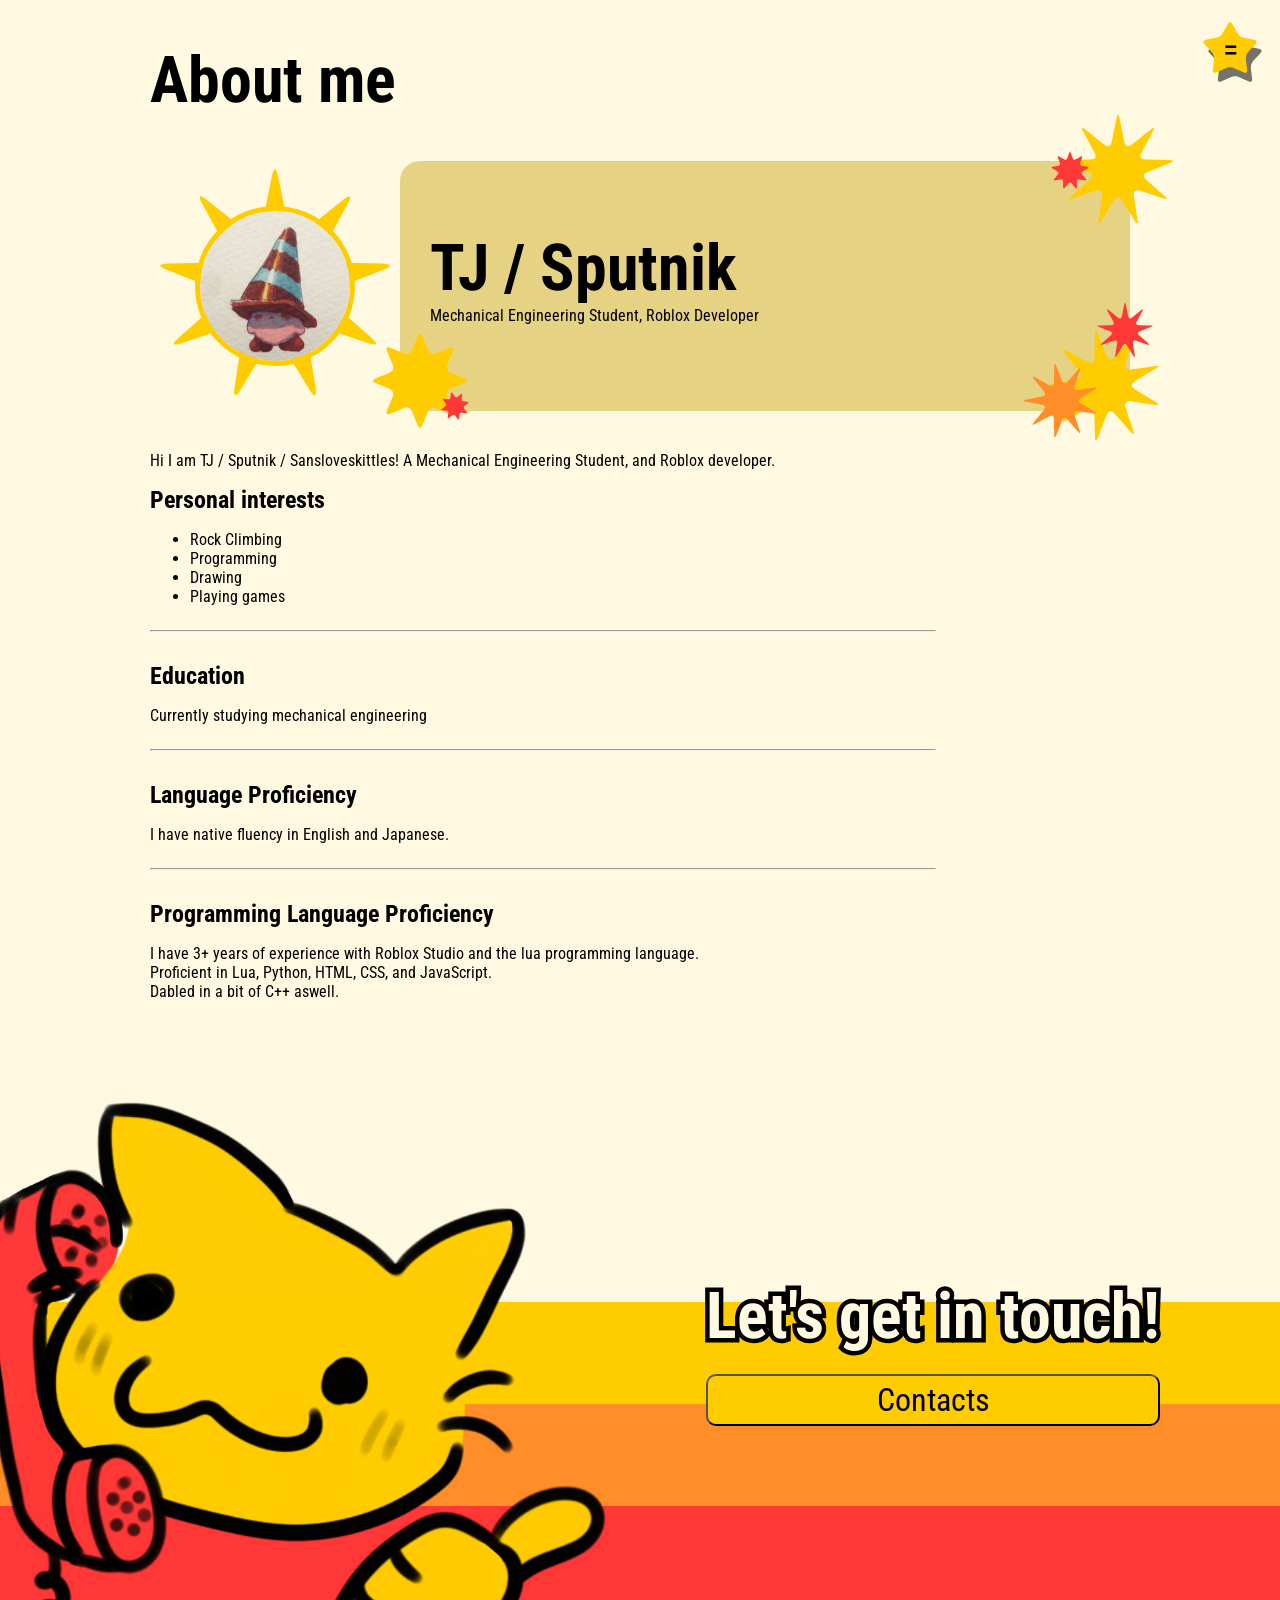
==== commit d6837b56: "Add files via upload 1. Fixed issue of sizing for mobile. 2. Fixed issue of elements loading in bef" ====
--- a/HTML/about-me.html
+++ b/HTML/about-me.html
@@ -31,28 +31,27 @@
             </div>
 
             <p style="margin-top: 40px;">Hi I am TJ / Sputnik / Sansloveskittles! A Mechanical Engineering Student, and Roblox developer.</p>
-
-            <h2 style="margin-bottom: 0; margin-top: 0%;">Personal interests</h2>
+            <h2 class="subTitles">Personal interests</h2>
             <ul>
                 <li>Rock Climbing</li>
                 <li>Programming</li>
                 <li>Drawing</li>
                 <li>Playing games</li>
             </ul>
-            <hr style="width:80%;text-align:left;margin-left:0;">
+            <hr class="lineBreaks">
 
-            <h2 style="margin-bottom: 0;">Education</h2>
+            <h2 class="subTitles">Education</h2>
             <p>Currently studying mechanical engineering</p>
 
-            <hr style="width:80%;text-align:left;margin-left:0">
+            <hr class="lineBreaks">
 
-            <h2 style="margin-bottom: 0;">Language Proficiency</h2>
+            <h2 class="subTitles">Language Proficiency</h2>
             <p>I have native fluency in English and Japanese.</p>
 
-            <hr style="width:80%;text-align:left;margin-left:0">
+            <hr class="lineBreaks">
 
-            <h2 style="margin-bottom: 0;"> Programming Language Proficiency</h2>
-            <p>Proficient in Lua, Python, HTML, CSS, and JavaScript.<br>Dabled in a bit of C++ aswell.</p>
+            <h2 class="subTitles"> Programming Language Proficiency</h2>
+            <p>I have 3+ years of experience with Roblox Studio and the lua programming language. <br> Proficient in Lua, Python, HTML, CSS, and JavaScript.<br>Dabled in a bit of C++ aswell.</p>
 
             <!-- <footer class="foot" style="position: relative; padding-bottom: 20px;">
                 <h1 style="margin-top: 0px; margin-bottom: 10px;">Index</h1>
--- a/CSS/styles.css
+++ b/CSS/styles.css
@@ -1,5 +1,3 @@
-@import url("view-transition.css");
-
 @font-face {
     font-family: "Roboto Condensed";
     src: url(/Assets/fonts/RobotoCondensed-VariableFont_wght.ttf);
@@ -8,11 +6,13 @@
 @font-face {
     font-family: "Rowdies";
     src: url(/Assets/fonts/Rowdies-Regular.ttf);
+    font-display: swap;
 }
 
 @font-face {
     font-family: "Dafoe";
     src: url(/Assets/fonts/MrDafoe-Regular.ttf);
+    font-display: swap;
 }
 
 @view-transition {
@@ -64,6 +64,7 @@
     box-sizing: border-box;
     background-color: #FFF9E2;
     margin: 0%;
+    overflow-x: hidden;
 }
 
 footer {
@@ -144,6 +145,7 @@
 }
 
 .nav {
+    visibility: hidden;
     position: fixed;
     inset: 0;
     width: 100%;
@@ -209,6 +211,7 @@
 }
 
 .contactsWrapper {
+    visibility: hidden;
     display: flex;
     position: relative;
     align-content: center;
--- a/CSS/about-me-styles.css
+++ b/CSS/about-me-styles.css
@@ -88,4 +88,16 @@
 
 .stars.sharpPoint9 {
     clip-path: polygon(48.6% 6.8%, 49.0% 5.3%, 49.3% 4.2%, 49.7% 3.6%, 50.0% 3.4%, 50.3% 3.6%, 50.7% 4.2%, 51.0% 5.3%, 51.4% 6.8%, 55.1% 25.4%, 55.5% 26.9%, 56.1% 28.1%, 56.7% 28.9%, 57.5% 29.4%, 58.4% 29.5%, 59.4% 29.3%, 60.6% 28.8%, 61.9% 27.9%, 76.8% 16.0%, 78.0% 15.1%, 78.9% 14.5%, 79.6% 14.2%, 80.0% 14.3%, 80.1% 14.7%, 80.0% 15.4%, 79.5% 16.4%, 78.8% 17.7%, 69.7% 34.5%, 69.1% 35.9%, 68.7% 37.1%, 68.7% 38.2%, 69.0% 39.0%, 69.6% 39.7%, 70.5% 40.2%, 71.8% 40.5%, 73.3% 40.7%, 92.4% 41.1%, 93.9% 41.2%, 95.0% 41.4%, 95.6% 41.6%, 95.9% 41.9%, 95.8% 42.3%, 95.2% 42.7%, 94.2% 43.2%, 92.8% 43.8%, 75.1% 50.8%, 73.7% 51.4%, 72.6% 52.2%, 71.9% 53.0%, 71.6% 53.8%, 71.6% 54.7%, 72.0% 55.7%, 72.8% 56.7%, 73.9% 57.9%, 88.1% 70.4%, 89.2% 71.5%, 90.0% 72.3%, 90.4% 72.9%, 90.4% 73.3%, 90.0% 73.5%, 89.3% 73.5%, 88.2% 73.2%, 86.8% 72.8%, 68.7% 66.7%, 67.2% 66.3%, 65.9% 66.2%, 64.9% 66.4%, 64.1% 66.8%, 63.5% 67.5%, 63.2% 68.5%, 63.1% 69.8%, 63.2% 71.4%, 66.1% 90.2%, 66.3% 91.7%, 66.3% 92.8%, 66.2% 93.5%, 65.9% 93.8%, 65.6% 93.7%, 65.0% 93.3%, 64.3% 92.4%, 63.5% 91.1%, 53.6% 74.9%, 52.7% 73.6%, 51.8% 72.7%, 50.9% 72.1%, 50.0% 71.9%, 49.1% 72.1%, 48.2% 72.7%, 47.3% 73.6%, 46.4% 74.9%, 36.5% 91.1%, 35.7% 92.4%, 35.0% 93.3%, 34.4% 93.7%, 34.1% 93.8%, 33.8% 93.5%, 33.7% 92.8%, 33.7% 91.7%, 33.9% 90.2%, 36.8% 71.4%, 36.9% 69.8%, 36.8% 68.5%, 36.5% 67.5%, 35.9% 66.8%, 35.1% 66.4%, 34.1% 66.2%, 32.8% 66.3%, 31.3% 66.7%, 13.2% 72.8%, 11.8% 73.2%, 10.7% 73.5%, 10.0% 73.5%, 9.6% 73.3%, 9.6% 72.9%, 10.0% 72.3%, 10.8% 71.5%, 11.9% 70.4%, 26.1% 57.9%, 27.2% 56.7%, 28.0% 55.7%, 28.4% 54.7%, 28.4% 53.8%, 28.1% 53.0%, 27.4% 52.2%, 26.3% 51.4%, 24.9% 50.8%, 7.2% 43.8%, 5.8% 43.2%, 4.8% 42.7%, 4.2% 42.3%, 4.1% 41.9%, 4.4% 41.6%, 5.0% 41.4%, 6.1% 41.2%, 7.6% 41.1%, 26.7% 40.7%, 28.2% 40.5%, 29.5% 40.2%, 30.4% 39.7%, 31.0% 39.0%, 31.3% 38.2%, 31.3% 37.1%, 30.9% 35.9%, 30.3% 34.5%, 21.2% 17.7%, 20.5% 16.4%, 20.0% 15.4%, 19.9% 14.7%, 20.0% 14.3%, 20.4% 14.2%, 21.1% 14.5%, 22.0% 15.1%, 23.2% 16.0%, 38.1% 27.9%, 39.4% 28.8%, 40.6% 29.3%, 41.6% 29.5%, 42.5% 29.4%, 43.3% 28.9%, 43.9% 28.1%, 44.5% 26.9%, 44.9% 25.4%);
+}
+
+.subTitles {
+    margin-bottom: 0; 
+    margin-top: 0%;
+}
+
+.lineBreaks {
+    width:80%;
+    text-align:left;
+    margin-left:0;
+    margin-bottom: 30px;
 }
